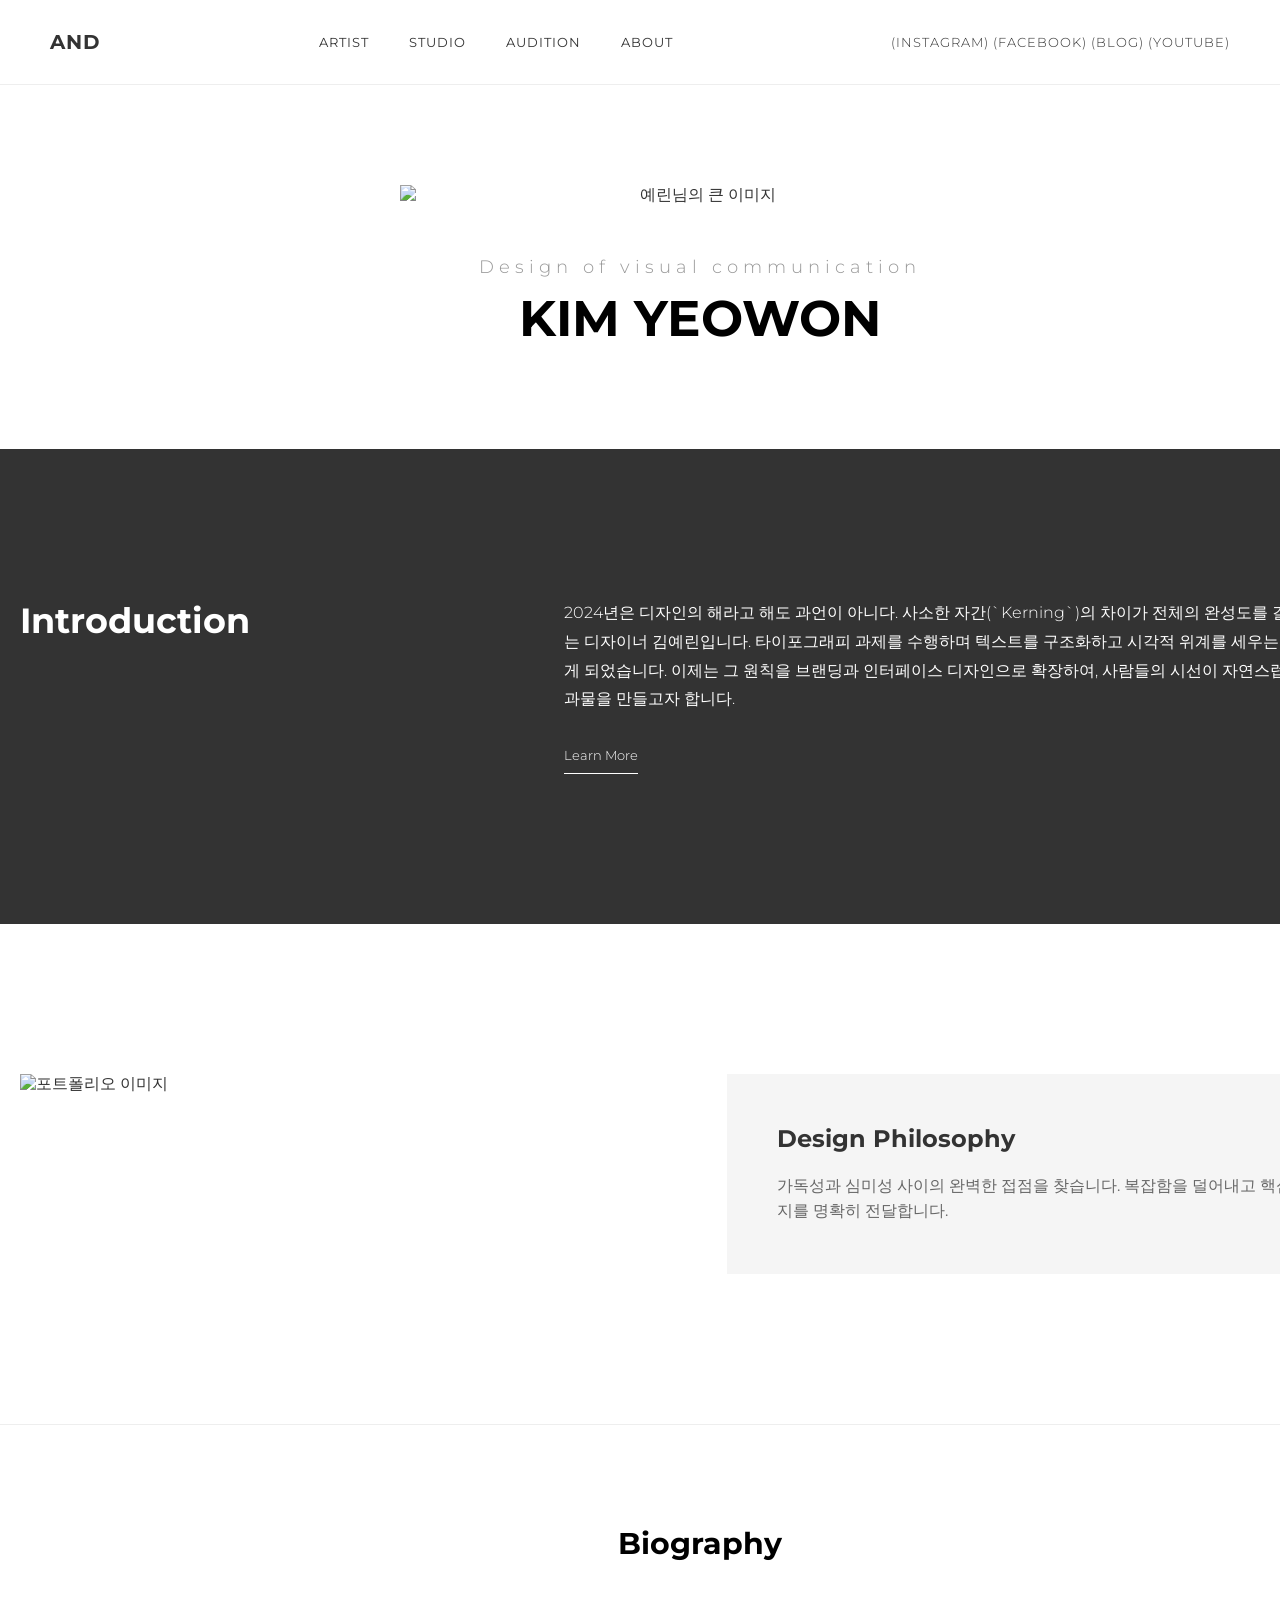
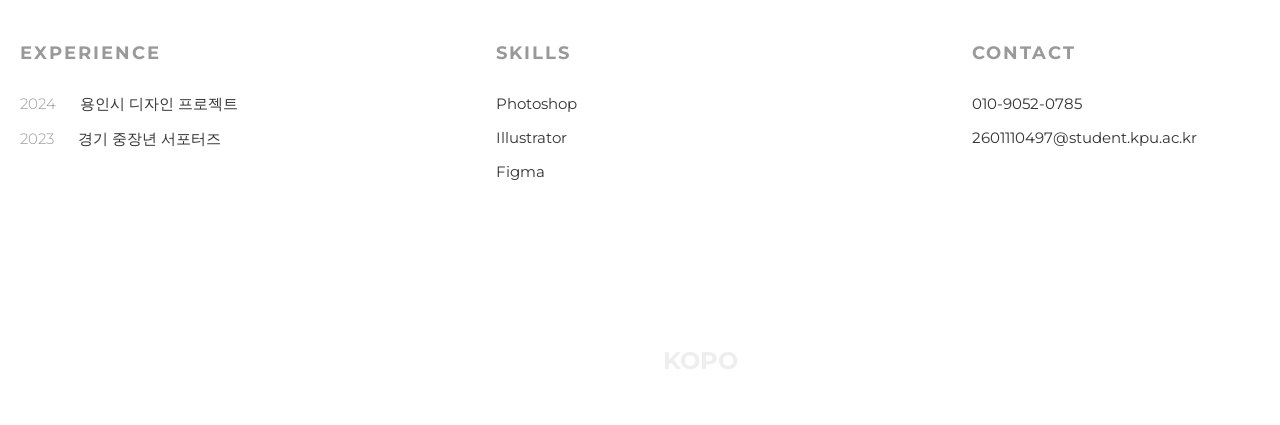
==== 04장/작업/index.html @ 37a3cac1 "r" ====
<!DOCTYPE html>
<html lang="ko">
<head>
    <meta charset="UTF-8">
    <title>김여원</title>
    <link href="https://fonts.googleapis.com/css2?family=Montserrat:wght@300;400;700&display=swap" rel="stylesheet">
    <link rel="stylesheet" href="css/style.css">
</head>
<body>

    <header>
        <div class="header-inner">
            <div class="logo">AND</div>
            <nav class="gnb">
                <ul>
                    <li>ARTIST</li>
                    <li>STUDIO</li>
                    <li>AUDITION</li>
                    <li>ABOUT</li>
                </ul>
            </nav>
            <div class="sns-links">
                (INSTAGRAM) (FACEBOOK) (BLOG) (YOUTUBE)
            </div>
        </div>
    </header>

    <section class="main-visual">
        <div class="container-inner">
            <img src="your-large-image.jpg" alt="예린님의 큰 이미지" class="large-profile">
            <div class="main-title">
                <h2>Design of visual communication</h2>
                <h1>KIM YEOWON</h1>
            </div>
        </div>
    </section>

    <section class="introduction">
        <div class="container-inner flex-container">
            <div class="intro-left">
                <h3>Introduction</h3>
            </div>
            <div class="intro-right">
                <p>
                    2024년은 디자인의 해라고 해도 과언이 아니다. 사소한 자간(`Kerning`)의 차이가 전체의 완성도를 결정한다고 믿는 디자이너 김예린입니다. 타이포그래피 과제를 수행하며 텍스트를 구조화하고 시각적 위계를 세우는 즐거움을 알게 되었습니다. 이제는 그 원칙을 브랜딩과 인터페이스 디자인으로 확장하여, 사람들의 시선이 자연스럽게 머무는 결과물을 만들고자 합니다.
                </p>
                <a href="#" class="more-link">Learn More</a>
            </div>
        </div>
    </section>

    <section class="grid-content">
        <div class="container-inner flex-container">
            <div class="content-image-box">
                <img src="images/logo.png" alt="포트폴리오 이미지" class="content-img">
            </div>
            <div class="content-text-box">
                <h3>Design Philosophy</h3>
                <p>가독성과 심미성 사이의 완벽한 접점을 찾습니다. 복잡함을 덜어내고 핵심 메시지를 명확히 전달합니다.</p>
            </div>
        </div>
    </section>

    <section class="biography">
        <div class="container-inner">
            <h3 class="biography-title">Biography</h3>
            <div class="flex-container bio-grid">
                <div class="bio-item">
                    <h4>Experience</h4>
                    <ul>
                        <li><span>2024</span> 용인시 디자인 프로젝트</li>
                        <li><span>2023</span> 경기 중장년 서포터즈</li>
                    </ul>
                </div>
                <div class="bio-item">
                    <h4>Skills</h4>
                    <ul>
                        <li>Photoshop</li>
                        <li>Illustrator</li>
                        <li>Figma</li>
                    </ul>
                </div>
                <div class="bio-item">
                    <h4>Contact</h4>
                    <ul>
                        <li>010-9052-0785</li>
                        <li>2601110497@student.kpu.ac.kr</li>
                    </ul>
                </div>
            </div>
        </div>
    </section>

    <footer>
        <div class="container-inner">
            KOPO
        </div>
    </footer>

</body>
</html>
---- 04장/작업/css/style.css ----
@charset "utf-8";

/* 0. 리셋 (기본 마진, 패딩 초기화) */
* { margin: 0; padding: 0; box-sizing: border-box; }
body { font-family: 'Montserrat', sans-serif; color: #333; background-color: #fff; }
ul { list-style: none; }
a { text-decoration: none; color: inherit; }
img { width: 100%; display: block; }

/* 1. 공통 레이아웃 (교수님 코드 스타일 적용) */
.container-inner {
    width: 1400px; /* 교수님의 1340px 스타일 */
    margin: 0 auto; /* 중앙 정렬 */
    padding: 0 20px;
}

.flex-container {
    display: flex;
    justify-content: space-between;
}

/* 2. 헤더 */
header {
    width: 100%;
    padding: 30px 0;
    border-bottom: 1px solid #eee;
}

.header-inner {
    width: 100%;
    padding: 0 50px;
    display: flex;
    justify-content: space-between;
    align-items: center;
    font-size: 13px;
    letter-spacing: 1px;
}

.logo { font-weight: bold; font-size: 20px; }
.gnb ul { display: flex; gap: 40px; }
.sns-links { font-weight: 300; }

/* 3. 메인 비주얼 */
.main-visual {
    padding: 100px 0;
    text-align: center;
}

.large-profile {
    width: 600px;
    margin: 0 auto 50px auto;
}

.main-title h2 { font-size: 18px; font-weight: 300; letter-spacing: 5px; color: #999; }
.main-title h1 { font-size: 50px; font-weight: 700; margin-top: 10px; color: #000; }

/* 4. 소개 섹션 (오렌지 -> 무채색 변경) */
.introduction {
    background-color: #333; /* 짙은 회색 배경 */
    color: #fff; /* 흰색 글씨 */
    padding: 150px 0;
}

.intro-left { width: 30%; font-size: 30px; font-weight: bold; }
.intro-right { width: 60%; line-height: 1.8; font-weight: 300; }
.more-link { display: inline-block; margin-top: 30px; border-bottom: 1px solid #fff; padding-bottom: 5px; font-size: 13px; }

/* 5. 그리드 콘텐츠 섹션 */
.grid-content {
    padding: 150px 0;
}

.content-image-box { width: 48%; }
.content-text-box { width: 48%; padding: 50px; background-color: #f5f5f5; display: flex; flex-direction: column; justify-content: center; }
.content-text-box h3 { font-size: 24px; margin-bottom: 20px; }
.content-text-box p { line-height: 1.6; color: #666; }

/* 6. Biography 섹션 */
.biography {
    padding: 100px 0;
    border-top: 1px solid #eee;
}

.biography-title { font-size: 30px; margin-bottom: 80px; text-align: center; color: #000; }
.bio-grid { gap: 50px; }
.bio-item { width: 30%; }
.bio-item h4 { font-size: 18px; color: #999; margin-bottom: 30px; text-transform: uppercase; letter-spacing: 2px; }
.bio-item ul li { margin-bottom: 15px; font-size: 15px; }
.bio-item ul li span { color: #999; margin-right: 20px; font-weight: 300; }

footer {
    padding: 50px 0;
    text-align: center;
    font-size: 24px;
    font-weight: bold;
    color: #eee;
}
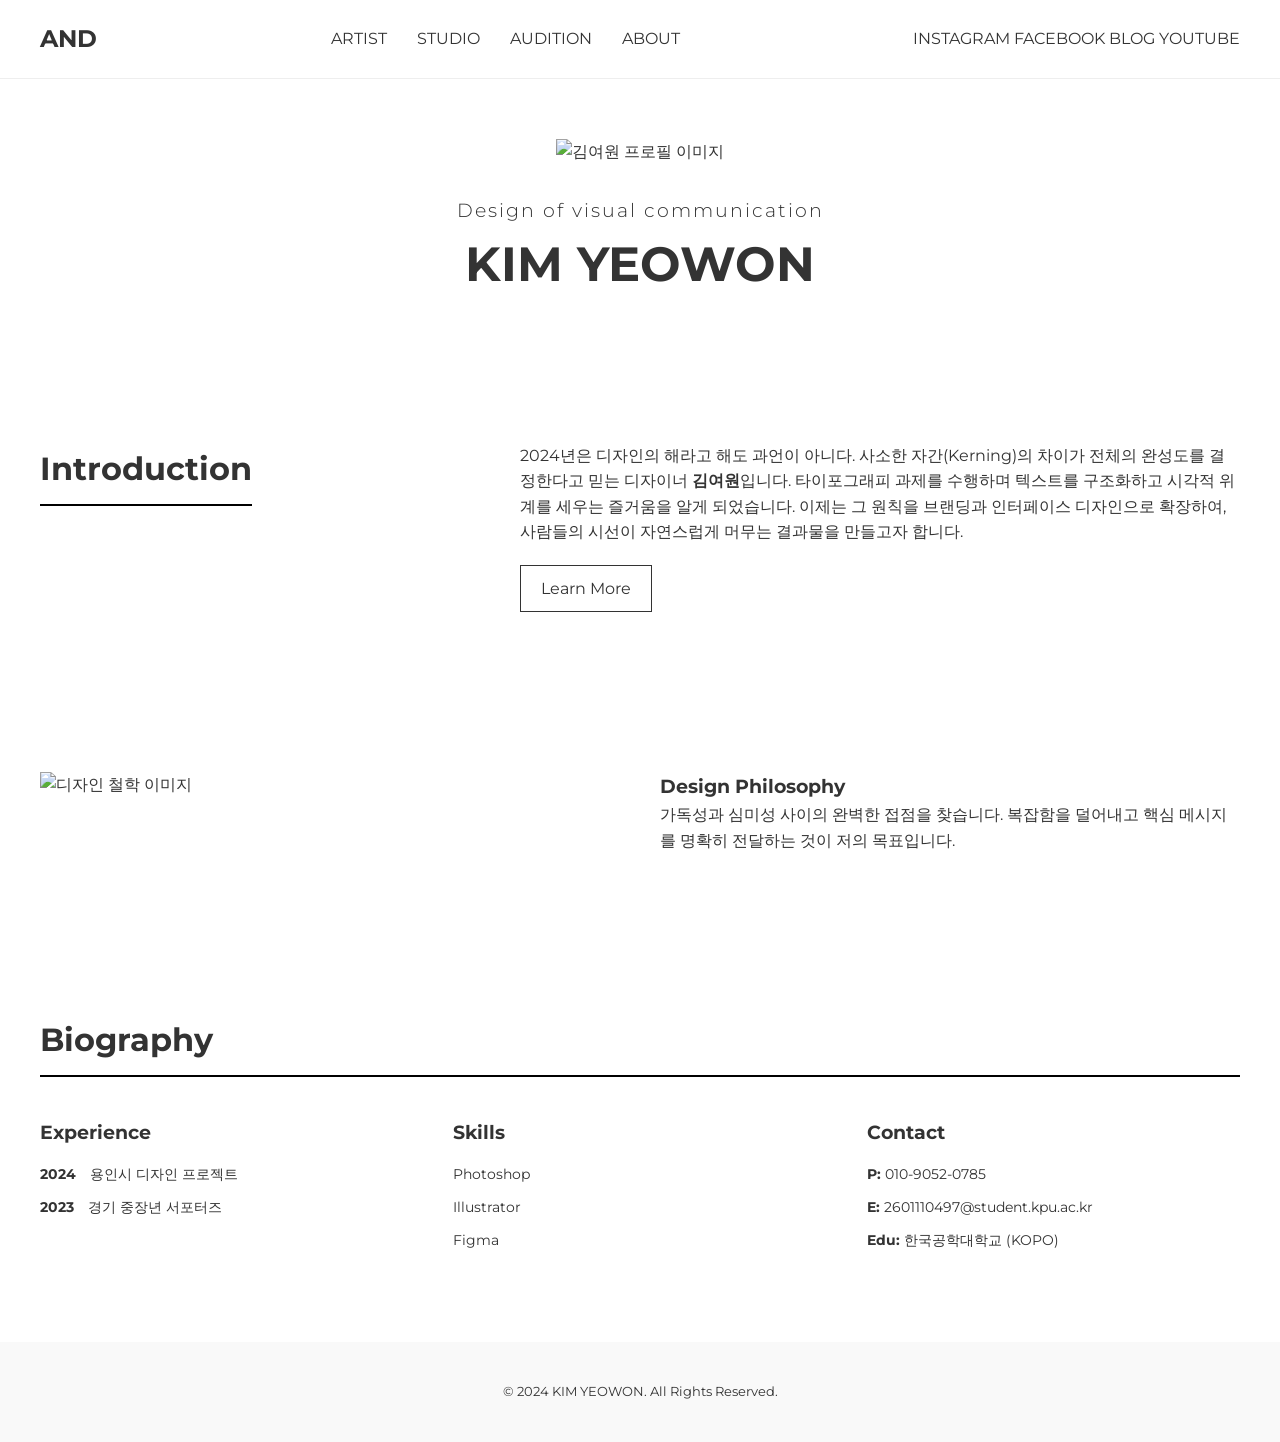
==== commit 73944b77: "d" ====
--- a/04장/작업/index.html
+++ b/04장/작업/index.html
@@ -2,7 +2,8 @@
 <html lang="ko">
 <head>
     <meta charset="UTF-8">
-    <title>김여원</title>
+    <meta name="viewport" content="width=device-width, initial-scale=1.0">
+    <title>김여원 | Design Portfolio</title>
     <link href="https://fonts.googleapis.com/css2?family=Montserrat:wght@300;400;700&display=swap" rel="stylesheet">
     <link rel="stylesheet" href="css/style.css">
 </head>
@@ -20,14 +21,17 @@
                 </ul>
             </nav>
             <div class="sns-links">
-                (INSTAGRAM) (FACEBOOK) (BLOG) (YOUTUBE)
+                <a href="#">INSTAGRAM</a>
+                <a href="#">FACEBOOK</a>
+                <a href="#">BLOG</a>
+                <a href="#">YOUTUBE</a>
             </div>
         </div>
     </header>
 
     <section class="main-visual">
         <div class="container-inner">
-            <img src="your-large-image.jpg" alt="예린님의 큰 이미지" class="large-profile">
+            <img src="images/profile_main.jpg" alt="김여원 프로필 이미지" class="large-profile">
             <div class="main-title">
                 <h2>Design of visual communication</h2>
                 <h1>KIM YEOWON</h1>
@@ -42,7 +46,7 @@
             </div>
             <div class="intro-right">
                 <p>
-                    2024년은 디자인의 해라고 해도 과언이 아니다. 사소한 자간(`Kerning`)의 차이가 전체의 완성도를 결정한다고 믿는 디자이너 김예린입니다. 타이포그래피 과제를 수행하며 텍스트를 구조화하고 시각적 위계를 세우는 즐거움을 알게 되었습니다. 이제는 그 원칙을 브랜딩과 인터페이스 디자인으로 확장하여, 사람들의 시선이 자연스럽게 머무는 결과물을 만들고자 합니다.
+                    2024년은 디자인의 해라고 해도 과언이 아니다. 사소한 자간(Kerning)의 차이가 전체의 완성도를 결정한다고 믿는 디자이너 <strong>김여원</strong>입니다. 타이포그래피 과제를 수행하며 텍스트를 구조화하고 시각적 위계를 세우는 즐거움을 알게 되었습니다. 이제는 그 원칙을 브랜딩과 인터페이스 디자인으로 확장하여, 사람들의 시선이 자연스럽게 머무는 결과물을 만들고자 합니다.
                 </p>
                 <a href="#" class="more-link">Learn More</a>
             </div>
@@ -52,11 +56,11 @@
     <section class="grid-content">
         <div class="container-inner flex-container">
             <div class="content-image-box">
-                <img src="images/logo.png" alt="포트폴리오 이미지" class="content-img">
+                <img src="images/logo.png" alt="디자인 철학 이미지" class="content-img">
             </div>
             <div class="content-text-box">
                 <h3>Design Philosophy</h3>
-                <p>가독성과 심미성 사이의 완벽한 접점을 찾습니다. 복잡함을 덜어내고 핵심 메시지를 명확히 전달합니다.</p>
+                <p>가독성과 심미성 사이의 완벽한 접점을 찾습니다. 복잡함을 덜어내고 핵심 메시지를 명확히 전달하는 것이 저의 목표입니다.</p>
             </div>
         </div>
     </section>
@@ -83,8 +87,9 @@
                 <div class="bio-item">
                     <h4>Contact</h4>
                     <ul>
-                        <li>010-9052-0785</li>
-                        <li>2601110497@student.kpu.ac.kr</li>
+                        <li><strong>P:</strong> 010-9052-0785</li>
+                        <li><strong>E:</strong> 2601110497@student.kpu.ac.kr</li>
+                        <li><strong>Edu:</strong> 한국공학대학교 (KOPO)</li>
                     </ul>
                 </div>
             </div>
@@ -93,7 +98,7 @@
 
     <footer>
         <div class="container-inner">
-            KOPO
+            &copy; 2024 KIM YEOWON. All Rights Reserved.
         </div>
     </footer>
 
--- a/04장/작업/css/style.css
+++ b/04장/작업/css/style.css
@@ -1,97 +1,40 @@
-@charset "utf-8";
-
-/* 0. 리셋 (기본 마진, 패딩 초기화) */
-* { margin: 0; padding: 0; box-sizing: border-box; }
-body { font-family: 'Montserrat', sans-serif; color: #333; background-color: #fff; }
+/* 기본 초기화 */
+* { margin: 0; padding: 0; box-box: border-box; }
+body { font-family: 'Montserrat', sans-serif; color: #333; line-height: 1.6; }
 ul { list-style: none; }
 a { text-decoration: none; color: inherit; }
-img { width: 100%; display: block; }
 
-/* 1. 공통 레이아웃 (교수님 코드 스타일 적용) */
-.container-inner {
-    width: 1400px; /* 교수님의 1340px 스타일 */
-    margin: 0 auto; /* 중앙 정렬 */
-    padding: 0 20px;
-}
+.container-inner { max-width: 1200px; margin: 0 auto; padding: 0 20px; }
+.flex-container { display: flex; justify-content: space-between; gap: 40px; }
 
-.flex-container {
-    display: flex;
-    justify-content: space-between;
-}
+/* 헤더 */
+header { padding: 20px 0; border-bottom: 1px solid #eee; }
+.header-inner { display: flex; justify-content: space-between; align-items: center; max-width: 1200px; margin: 0 auto; padding: 0 20px; }
+.logo { font-weight: 700; font-size: 24px; }
+.gnb ul { display: flex; gap: 30px; font-weight: 400; }
 
-/* 2. 헤더 */
-header {
-    width: 100%;
-    padding: 30px 0;
-    border-bottom: 1px solid #eee;
-}
+/* 메인 비주얼 */
+.main-visual { padding: 60px 0; text-align: center; }
+.large-profile { width: 100%; max-height: 500px; object-fit: cover; margin-bottom: 30px; }
+.main-title h2 { font-weight: 300; font-size: 1.2rem; letter-spacing: 2px; }
+.main-title h1 { font-size: 3rem; font-weight: 700; }
 
-.header-inner {
-    width: 100%;
-    padding: 0 50px;
-    display: flex;
-    justify-content: space-between;
-    align-items: center;
-    font-size: 13px;
-    letter-spacing: 1px;
-}
+/* 소개 & 그리드 섹션 */
+section { padding: 80px 0; }
+.intro-left h3, .biography-title { font-size: 2rem; border-bottom: 2px solid #000; padding-bottom: 10px; }
+.intro-right { width: 60%; }
+.more-link { display: inline-block; margin-top: 20px; padding: 10px 20px; border: 1px solid #333; transition: 0.3s; }
+.more-link:hover { background: #000; color: #fff; }
 
-.logo { font-weight: bold; font-size: 20px; }
-.gnb ul { display: flex; gap: 40px; }
-.sns-links { font-weight: 300; }
+.content-image-box, .content-text-box { flex: 1; }
+.content-img { width: 100%; height: auto; }
 
-/* 3. 메인 비주얼 */
-.main-visual {
-    padding: 100px 0;
-    text-align: center;
-}
+/* 약력 */
+.bio-grid { margin-top: 40px; }
+.bio-item { flex: 1; }
+.bio-item h4 { margin-bottom: 15px; font-size: 1.2rem; }
+.bio-item ul li { margin-bottom: 10px; font-size: 0.9rem; }
+.bio-item span { font-weight: 700; margin-right: 10px; }
 
-.large-profile {
-    width: 600px;
-    margin: 0 auto 50px auto;
-}
-
-.main-title h2 { font-size: 18px; font-weight: 300; letter-spacing: 5px; color: #999; }
-.main-title h1 { font-size: 50px; font-weight: 700; margin-top: 10px; color: #000; }
-
-/* 4. 소개 섹션 (오렌지 -> 무채색 변경) */
-.introduction {
-    background-color: #333; /* 짙은 회색 배경 */
-    color: #fff; /* 흰색 글씨 */
-    padding: 150px 0;
-}
-
-.intro-left { width: 30%; font-size: 30px; font-weight: bold; }
-.intro-right { width: 60%; line-height: 1.8; font-weight: 300; }
-.more-link { display: inline-block; margin-top: 30px; border-bottom: 1px solid #fff; padding-bottom: 5px; font-size: 13px; }
-
-/* 5. 그리드 콘텐츠 섹션 */
-.grid-content {
-    padding: 150px 0;
-}
-
-.content-image-box { width: 48%; }
-.content-text-box { width: 48%; padding: 50px; background-color: #f5f5f5; display: flex; flex-direction: column; justify-content: center; }
-.content-text-box h3 { font-size: 24px; margin-bottom: 20px; }
-.content-text-box p { line-height: 1.6; color: #666; }
-
-/* 6. Biography 섹션 */
-.biography {
-    padding: 100px 0;
-    border-top: 1px solid #eee;
-}
-
-.biography-title { font-size: 30px; margin-bottom: 80px; text-align: center; color: #000; }
-.bio-grid { gap: 50px; }
-.bio-item { width: 30%; }
-.bio-item h4 { font-size: 18px; color: #999; margin-bottom: 30px; text-transform: uppercase; letter-spacing: 2px; }
-.bio-item ul li { margin-bottom: 15px; font-size: 15px; }
-.bio-item ul li span { color: #999; margin-right: 20px; font-weight: 300; }
-
-footer {
-    padding: 50px 0;
-    text-align: center;
-    font-size: 24px;
-    font-weight: bold;
-    color: #eee;
-}+/* 푸터 */
+footer { padding: 40px 0; background: #f9f9f9; text-align: center; font-size: 0.8rem; }
